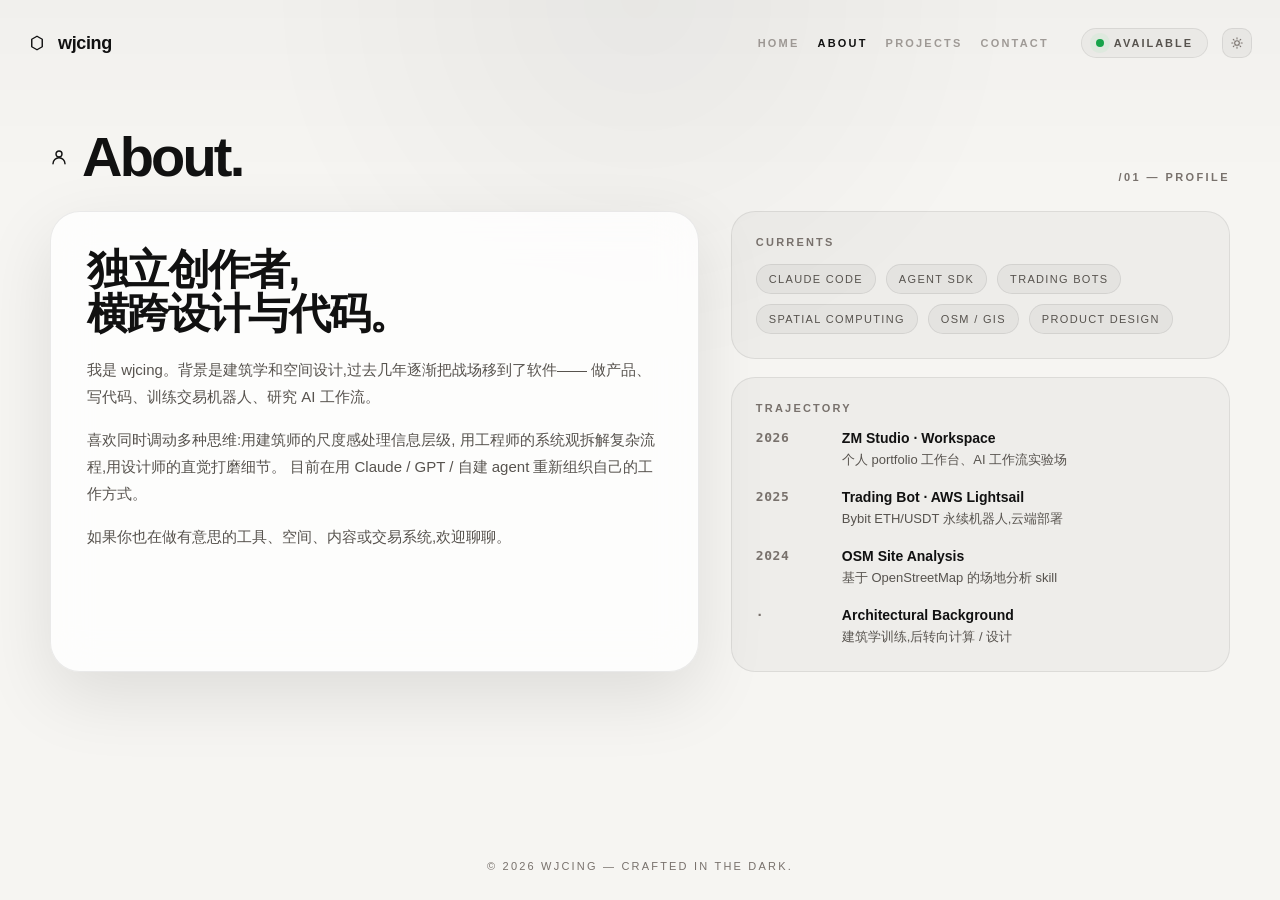
==== about.html @ 62563226 "Initial commit: personal portfolio site" ====
<!DOCTYPE html>
<html lang="zh-CN">
  <head>
    <meta charset="UTF-8" />
    <meta name="viewport" content="width=device-width, initial-scale=1.0" />
    <meta name="description" content="About wjcing." />
    <meta name="theme-color" content="#050505" />
    <title>About · wjcing</title>
    <script src="./scripts/theme.js"></script>
    <link rel="stylesheet" href="./styles/shared.css" />
    <link rel="stylesheet" href="./styles/about.css" />
  </head>
  <body data-page="about">
    <div class="app-shell">
      <header class="topbar">
        <a class="brand" href="./index.html" aria-label="Home">
          <svg viewBox="0 0 24 24" aria-hidden="true">
            <path d="M12 3 19 7v10l-7 4-7-4V7Z"></path>
          </svg>
          <span class="brand-name">wjcing</span>
        </a>

        <nav class="nav" aria-label="Site sections">
          <a class="nav-link" href="./index.html">Home</a>
          <a class="nav-link is-active" href="./about.html">About</a>
          <a class="nav-link" href="./projects.html">Projects</a>
          <a class="nav-link" href="./contact.html">Contact</a>
        </nav>

        <div class="session-cluster">
          <div class="status-chip"><span class="status-dot" aria-hidden="true"></span>Available</div>
          <button class="theme-toggle" type="button" data-theme-toggle aria-label="Switch to light mode">
            <svg class="theme-toggle-icon theme-toggle-icon--moon" viewBox="0 0 24 24" aria-hidden="true">
              <path d="M20 14.5A8 8 0 0 1 9.5 4a8 8 0 1 0 10.5 10.5Z"></path>
            </svg>
            <svg class="theme-toggle-icon theme-toggle-icon--sun" viewBox="0 0 24 24" aria-hidden="true">
              <circle cx="12" cy="12" r="4"></circle>
              <path d="M12 3v2"></path><path d="M12 19v2"></path>
              <path d="M3 12h2"></path><path d="M19 12h2"></path>
              <path d="m5.6 5.6 1.4 1.4"></path><path d="m17 17 1.4 1.4"></path>
              <path d="m5.6 18.4 1.4-1.4"></path><path d="m17 7 1.4-1.4"></path>
            </svg>
          </button>
        </div>
      </header>

      <main class="page-main" aria-label="About">
        <div class="section-wrap">
          <div class="section-head">
            <div class="section-kicker">
              <svg class="icon" viewBox="0 0 24 24" aria-hidden="true">
                <circle cx="12" cy="8" r="4"></circle>
                <path d="M4 21c0-4.4 3.6-8 8-8s8 3.6 8 8"></path>
              </svg>
              <h1>About.</h1>
            </div>
            <span class="kicker-label">/01 — Profile</span>
          </div>

          <div class="about-grid">
            <article class="about-lede">
              <h2>独立创作者,<br/>横跨设计与代码。</h2>
              <p>
                我是 wjcing。背景是建筑学和空间设计,过去几年逐渐把战场移到了软件——
                做产品、写代码、训练交易机器人、研究 AI 工作流。
              </p>
              <p>
                喜欢同时调动多种思维:用建筑师的尺度感处理信息层级,
                用工程师的系统观拆解复杂流程,用设计师的直觉打磨细节。
                目前在用 Claude / GPT / 自建 agent 重新组织自己的工作方式。
              </p>
              <p>
                如果你也在做有意思的工具、空间、内容或交易系统,欢迎聊聊。
              </p>
            </article>

            <aside class="about-side">
              <section class="about-card">
                <header class="about-card-head">
                  <span class="about-card-kicker">Currents</span>
                </header>
                <div class="tag-row">
                  <span class="tag">Claude Code</span>
                  <span class="tag">Agent SDK</span>
                  <span class="tag">Trading Bots</span>
                  <span class="tag">Spatial Computing</span>
                  <span class="tag">OSM / GIS</span>
                  <span class="tag">Product Design</span>
                </div>
              </section>

              <section class="about-card">
                <header class="about-card-head">
                  <span class="about-card-kicker">Trajectory</span>
                </header>
                <div class="timeline">
                  <div class="timeline-item">
                    <span class="timeline-year">2026</span>
                    <div class="timeline-body">
                      <span class="timeline-title">ZM Studio · Workspace</span>
                      <span class="timeline-note">个人 portfolio 工作台、AI 工作流实验场</span>
                    </div>
                  </div>
                  <div class="timeline-item">
                    <span class="timeline-year">2025</span>
                    <div class="timeline-body">
                      <span class="timeline-title">Trading Bot · AWS Lightsail</span>
                      <span class="timeline-note">Bybit ETH/USDT 永续机器人,云端部署</span>
                    </div>
                  </div>
                  <div class="timeline-item">
                    <span class="timeline-year">2024</span>
                    <div class="timeline-body">
                      <span class="timeline-title">OSM Site Analysis</span>
                      <span class="timeline-note">基于 OpenStreetMap 的场地分析 skill</span>
                    </div>
                  </div>
                  <div class="timeline-item">
                    <span class="timeline-year">·</span>
                    <div class="timeline-body">
                      <span class="timeline-title">Architectural Background</span>
                      <span class="timeline-note">建筑学训练,后转向计算 / 设计</span>
                    </div>
                  </div>
                </div>
              </section>
            </aside>
          </div>
        </div>
      </main>

      <footer class="site-foot">© 2026 wjcing — Crafted in the dark.</footer>
    </div>
  </body>
</html>
---- styles/shared.css ----
:root {
  --bg: #050505;
  --panel: rgba(10, 10, 10, 0.82);
  --panel-strong: rgba(15, 15, 15, 0.96);
  --panel-border: rgba(90, 90, 90, 0.22);
  --line: rgba(255, 255, 255, 0.08);
  --line-strong: rgba(255, 255, 255, 0.14);
  --text: #f5f5f5;
  --muted: #a3a3a3;
  --soft: #737373;
  --accent: #d4d4d4;
  --shadow: 0 24px 70px rgba(0, 0, 0, 0.36);
  --radius: 24px;
  --surface-1: rgba(255, 255, 255, 0.03);
  --surface-2: rgba(255, 255, 255, 0.04);
  --surface-3: rgba(255, 255, 255, 0.06);
  --surface-4: rgba(255, 255, 255, 0.08);
  --surface-strong: rgba(255, 255, 255, 0.14);
  --panel-glass: rgba(7, 7, 7, 0.58);
  --panel-glass-strong: rgba(10, 10, 10, 0.82);
  --top-glow-1: rgba(255, 255, 255, 0.05);
  --top-glow-2: rgba(255, 255, 255, 0.02);
  --scrollbar-thumb: #2f2f2f;
  --status-dot: #4ade80;
  --btn-invert-bg: rgba(255, 255, 255, 0.92);
  --btn-invert-fg: #050505;
  color-scheme: dark;
}

:root[data-theme="light"] {
  --bg: #f6f5f2;
  --panel: rgba(255, 255, 255, 0.92);
  --panel-strong: rgba(255, 255, 255, 0.98);
  --panel-border: rgba(0, 0, 0, 0.12);
  --line: rgba(0, 0, 0, 0.08);
  --line-strong: rgba(0, 0, 0, 0.14);
  --text: #111111;
  --muted: #57534e;
  --soft: #78716c;
  --accent: #1a1a1a;
  --shadow: 0 24px 70px rgba(0, 0, 0, 0.10);
  --surface-1: rgba(0, 0, 0, 0.03);
  --surface-2: rgba(0, 0, 0, 0.04);
  --surface-3: rgba(0, 0, 0, 0.06);
  --surface-4: rgba(0, 0, 0, 0.08);
  --surface-strong: rgba(0, 0, 0, 0.14);
  --panel-glass: rgba(255, 255, 255, 0.78);
  --panel-glass-strong: rgba(255, 255, 255, 0.92);
  --top-glow-1: rgba(0, 0, 0, 0.04);
  --top-glow-2: rgba(0, 0, 0, 0.02);
  --scrollbar-thumb: #c8c5be;
  --status-dot: #16a34a;
  --btn-invert-bg: rgba(15, 15, 15, 0.92);
  --btn-invert-fg: #ffffff;
  color-scheme: light;
}

* { box-sizing: border-box; }

html, body {
  margin: 0;
  width: 100%;
  min-height: 100%;
  background:
    radial-gradient(circle at top center, var(--top-glow-1), transparent 34%),
    linear-gradient(180deg, var(--top-glow-2), transparent 20%),
    var(--bg);
  color: var(--text);
  font-family: "Avenir Next", "Helvetica Neue", Helvetica, Arial, "PingFang SC", "Microsoft YaHei", sans-serif;
}

body {
  -webkit-font-smoothing: antialiased;
  text-rendering: optimizeLegibility;
}

a, button, input, textarea { font: inherit; }
a { color: inherit; }
button { border: 0; background: none; color: inherit; cursor: pointer; }
img { display: block; max-width: 100%; }

.app-shell {
  position: relative;
  min-height: 100vh;
  isolation: isolate;
}

/* ---------- Top bar ---------- */
.topbar {
  position: fixed;
  top: 0; left: 0; right: 0;
  z-index: 40;
  display: flex;
  align-items: center;
  gap: 24px;
  padding: 28px 28px 0;
  pointer-events: none;
}

.brand, .nav, .session-cluster { pointer-events: auto; }

.brand {
  display: inline-flex;
  align-items: center;
  gap: 12px;
  text-decoration: none;
}

.brand svg { transition: transform 0.65s ease; }
.brand:hover svg { transform: rotate(90deg); }

.brand-name {
  font-size: 18px;
  font-weight: 700;
  letter-spacing: -0.02em;
}

.nav {
  display: inline-flex;
  align-items: center;
  justify-content: flex-end;
  gap: 18px;
  margin-left: auto;
}

.nav-link {
  display: inline-flex;
  align-items: center;
  gap: 10px;
  padding: 8px 0;
  background: transparent;
  color: var(--soft);
  opacity: 0.68;
  font-size: 11px;
  font-weight: 700;
  letter-spacing: 0.2em;
  text-transform: uppercase;
  text-decoration: none;
  transition: color 0.2s ease, opacity 0.2s ease;
}

.nav-link:hover { color: var(--accent); opacity: 0.9; }
.nav-link.is-active { color: var(--text); opacity: 1; }

.nav-link svg, .brand svg, .icon {
  width: 18px;
  height: 18px;
  stroke: currentColor;
  stroke-width: 1.9;
  stroke-linecap: round;
  stroke-linejoin: round;
  fill: none;
  flex: 0 0 auto;
}

.session-cluster {
  display: inline-flex;
  align-items: center;
  gap: 14px;
  margin-left: 8px;
}

.status-chip {
  display: inline-flex;
  align-items: center;
  gap: 10px;
  padding: 0 14px;
  min-height: 30px;
  border: 1px solid var(--line);
  border-radius: 999px;
  color: var(--muted);
  background: var(--surface-1);
  font-size: 11px;
  font-weight: 700;
  letter-spacing: 0.18em;
  text-transform: uppercase;
}

.status-dot {
  width: 8px;
  height: 8px;
  border-radius: 50%;
  background: var(--status-dot);
  box-shadow: 0 0 0 6px rgba(74, 222, 128, 0.08);
  animation: pulse 1.8s infinite;
}

@keyframes pulse {
  0%, 100% { transform: scale(1); opacity: 0.85; }
  50% { transform: scale(1.35); opacity: 1; }
}

.theme-toggle {
  display: inline-flex;
  align-items: center;
  justify-content: center;
  width: 30px;
  height: 30px;
  border-radius: 10px;
  border: 1px solid var(--line);
  background: var(--surface-2);
  color: var(--soft);
  transition: background 0.18s ease, color 0.18s ease, border-color 0.18s ease;
}

.theme-toggle:hover, .theme-toggle:focus-visible {
  color: var(--text);
  border-color: var(--line-strong);
  background: var(--surface-3);
  outline: none;
}

.theme-toggle-icon {
  width: 14px;
  height: 14px;
  stroke: currentColor;
  stroke-width: 1.8;
  stroke-linecap: round;
  stroke-linejoin: round;
  fill: none;
}

.theme-toggle .theme-toggle-icon--sun { display: none; }
:root[data-theme="light"] .theme-toggle .theme-toggle-icon--sun { display: block; }
:root[data-theme="light"] .theme-toggle .theme-toggle-icon--moon { display: none; }

/* ---------- Page chrome ---------- */
.page-main {
  padding: 130px 28px 80px;
}

.section-wrap {
  max-width: 1180px;
  margin: 0 auto;
}

.section-head {
  display: flex;
  align-items: end;
  justify-content: space-between;
  gap: 20px;
  margin-bottom: 28px;
}

.section-kicker {
  display: inline-flex;
  align-items: center;
  gap: 14px;
}

.section-kicker h1 {
  margin: 0;
  font-size: clamp(34px, 4.8vw, 56px);
  line-height: 0.95;
  letter-spacing: -0.05em;
}

.section-copy {
  margin: 14px 0 0;
  max-width: 720px;
  color: var(--muted);
  font-size: 15px;
  line-height: 1.7;
}

.kicker-label {
  display: inline-block;
  color: var(--soft);
  font-size: 11px;
  font-weight: 700;
  letter-spacing: 0.22em;
  text-transform: uppercase;
}

.panel-surface {
  border-radius: 28px;
  border: 1px solid var(--line);
  background: var(--panel-glass);
  backdrop-filter: blur(22px);
  box-shadow: var(--shadow);
}

.tag-row {
  display: flex;
  flex-wrap: wrap;
  gap: 10px;
}

.tag {
  display: inline-flex;
  align-items: center;
  padding: 8px 12px;
  border-radius: 999px;
  border: 1px solid var(--line);
  background: var(--surface-2);
  color: var(--muted);
  font-size: 11px;
  letter-spacing: 0.12em;
  text-transform: uppercase;
}

.empty-state {
  display: grid;
  place-items: center;
  gap: 10px;
  min-height: 220px;
  padding: 28px;
  text-align: center;
  color: var(--muted);
  border-radius: 28px;
  border: 1px dashed var(--line-strong);
  background: var(--surface-1);
}

.btn-invert {
  display: inline-flex;
  align-items: center;
  gap: 10px;
  padding: 12px 22px;
  border-radius: 999px;
  background: var(--btn-invert-bg);
  color: var(--btn-invert-fg);
  font-size: 12px;
  font-weight: 700;
  letter-spacing: 0.18em;
  text-transform: uppercase;
  text-decoration: none;
  transition: transform 0.2s ease, box-shadow 0.2s ease;
}

.btn-invert:hover {
  transform: translateY(-1px);
  box-shadow: 0 12px 32px rgba(0,0,0,0.25);
}

.btn-ghost {
  display: inline-flex;
  align-items: center;
  gap: 10px;
  padding: 12px 22px;
  border-radius: 999px;
  border: 1px solid var(--line-strong);
  color: var(--text);
  background: var(--surface-1);
  font-size: 12px;
  font-weight: 700;
  letter-spacing: 0.18em;
  text-transform: uppercase;
  text-decoration: none;
  transition: background 0.2s ease, border-color 0.2s ease;
}

.btn-ghost:hover {
  background: var(--surface-3);
  border-color: var(--line-strong);
}

.mono {
  font-family: ui-monospace, SFMono-Regular, Menlo, monospace;
}

/* ---------- Footer ---------- */
.site-foot {
  margin-top: 80px;
  padding: 28px;
  text-align: center;
  color: var(--soft);
  font-size: 11px;
  letter-spacing: 0.2em;
  text-transform: uppercase;
}

/* ---------- Responsive ---------- */
@media (max-width: 1080px) {
  .topbar { flex-wrap: wrap; }
}

@media (max-width: 820px) {
  .topbar {
    flex-direction: column;
    align-items: start;
    padding: 20px 20px 0;
  }
  .nav { width: 100%; overflow-x: auto; }
  .nav-link { flex: 1 0 auto; }
  .page-main { padding: 154px 20px 32px; }
  .section-head { align-items: start; flex-direction: column; }
}

@media (max-width: 640px) {
  .session-cluster { width: 100%; margin-left: 0; justify-content: space-between; }
}
---- styles/about.css ----
body[data-page="about"] .page-main { padding-bottom: 80px; }

.about-grid {
  display: grid;
  grid-template-columns: 1.3fr 1fr;
  gap: 32px;
  margin-top: 8px;
}

.about-lede {
  padding: 36px;
  border-radius: 30px;
  border: 1px solid var(--line);
  background: var(--panel-glass);
  backdrop-filter: blur(22px);
  box-shadow: var(--shadow);
}

.about-lede h2 {
  margin: 0 0 20px;
  font-size: clamp(28px, 3.6vw, 42px);
  line-height: 1.05;
  letter-spacing: -0.04em;
}

.about-lede p {
  margin: 0 0 16px;
  color: var(--muted);
  font-size: 15px;
  line-height: 1.8;
}

.about-lede p:last-child { margin-bottom: 0; }

.about-side {
  display: grid;
  gap: 18px;
  align-content: start;
}

.about-card {
  padding: 24px;
  border-radius: 24px;
  border: 1px solid var(--line);
  background: var(--surface-1);
}

.about-card-head {
  display: flex;
  align-items: center;
  justify-content: space-between;
  gap: 12px;
  margin-bottom: 16px;
}

.about-card-kicker {
  color: var(--soft);
  font-size: 11px;
  font-weight: 700;
  letter-spacing: 0.2em;
  text-transform: uppercase;
}

.timeline {
  display: grid;
  gap: 18px;
}

.timeline-item {
  display: grid;
  grid-template-columns: 70px 1fr;
  gap: 16px;
}

.timeline-year {
  color: var(--soft);
  font-size: 13px;
  font-weight: 700;
  letter-spacing: 0.04em;
  font-family: ui-monospace, SFMono-Regular, Menlo, monospace;
}

.timeline-body {
  display: grid;
  gap: 4px;
}

.timeline-title {
  color: var(--text);
  font-size: 14px;
  font-weight: 600;
}

.timeline-note {
  color: var(--muted);
  font-size: 13px;
  line-height: 1.6;
}

@media (max-width: 920px) {
  .about-grid { grid-template-columns: 1fr; }
  .about-lede { padding: 28px; }
}
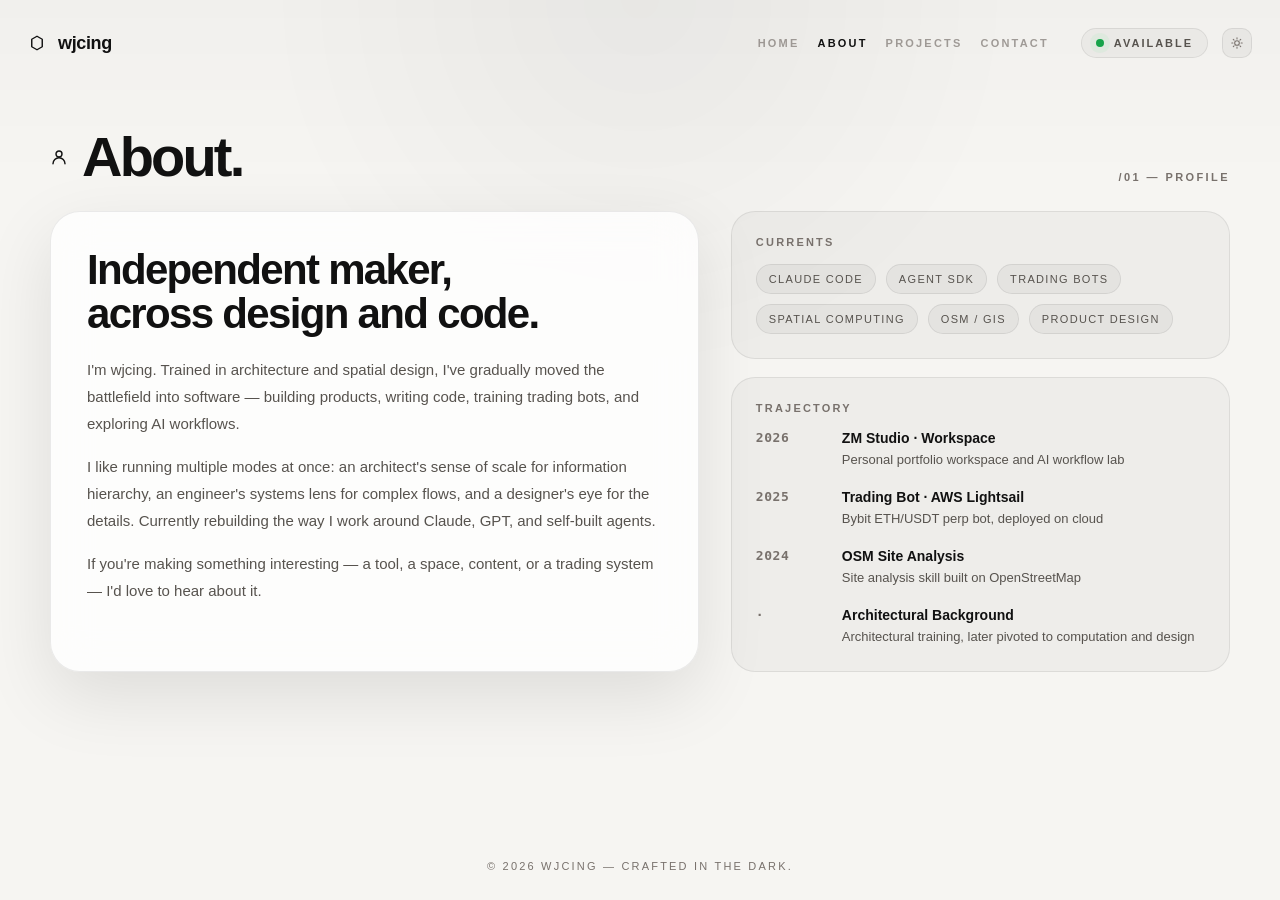
==== commit 2eddeea4: "Translate copy from Chinese to English; set lang=en" ====
--- a/about.html
+++ b/about.html
@@ -1,5 +1,5 @@
 <!DOCTYPE html>
-<html lang="zh-CN">
+<html lang="en">
   <head>
     <meta charset="UTF-8" />
     <meta name="viewport" content="width=device-width, initial-scale=1.0" />
@@ -59,18 +59,21 @@
 
           <div class="about-grid">
             <article class="about-lede">
-              <h2>独立创作者,<br/>横跨设计与代码。</h2>
+              <h2>Independent maker,<br/>across design and code.</h2>
               <p>
-                我是 wjcing。背景是建筑学和空间设计,过去几年逐渐把战场移到了软件——
-                做产品、写代码、训练交易机器人、研究 AI 工作流。
+                I'm wjcing. Trained in architecture and spatial design, I've gradually
+                moved the battlefield into software — building products, writing code,
+                training trading bots, and exploring AI workflows.
               </p>
               <p>
-                喜欢同时调动多种思维:用建筑师的尺度感处理信息层级,
-                用工程师的系统观拆解复杂流程,用设计师的直觉打磨细节。
-                目前在用 Claude / GPT / 自建 agent 重新组织自己的工作方式。
+                I like running multiple modes at once: an architect's sense of scale
+                for information hierarchy, an engineer's systems lens for complex flows,
+                and a designer's eye for the details. Currently rebuilding the way I
+                work around Claude, GPT, and self-built agents.
               </p>
               <p>
-                如果你也在做有意思的工具、空间、内容或交易系统,欢迎聊聊。
+                If you're making something interesting — a tool, a space, content, or
+                a trading system — I'd love to hear about it.
               </p>
             </article>
 
@@ -98,28 +101,28 @@
                     <span class="timeline-year">2026</span>
                     <div class="timeline-body">
                       <span class="timeline-title">ZM Studio · Workspace</span>
-                      <span class="timeline-note">个人 portfolio 工作台、AI 工作流实验场</span>
+                      <span class="timeline-note">Personal portfolio workspace and AI workflow lab</span>
                     </div>
                   </div>
                   <div class="timeline-item">
                     <span class="timeline-year">2025</span>
                     <div class="timeline-body">
                       <span class="timeline-title">Trading Bot · AWS Lightsail</span>
-                      <span class="timeline-note">Bybit ETH/USDT 永续机器人,云端部署</span>
+                      <span class="timeline-note">Bybit ETH/USDT perp bot, deployed on cloud</span>
                     </div>
                   </div>
                   <div class="timeline-item">
                     <span class="timeline-year">2024</span>
                     <div class="timeline-body">
                       <span class="timeline-title">OSM Site Analysis</span>
-                      <span class="timeline-note">基于 OpenStreetMap 的场地分析 skill</span>
+                      <span class="timeline-note">Site analysis skill built on OpenStreetMap</span>
                     </div>
                   </div>
                   <div class="timeline-item">
                     <span class="timeline-year">·</span>
                     <div class="timeline-body">
                       <span class="timeline-title">Architectural Background</span>
-                      <span class="timeline-note">建筑学训练,后转向计算 / 设计</span>
+                      <span class="timeline-note">Architectural training, later pivoted to computation and design</span>
                     </div>
                   </div>
                 </div>
